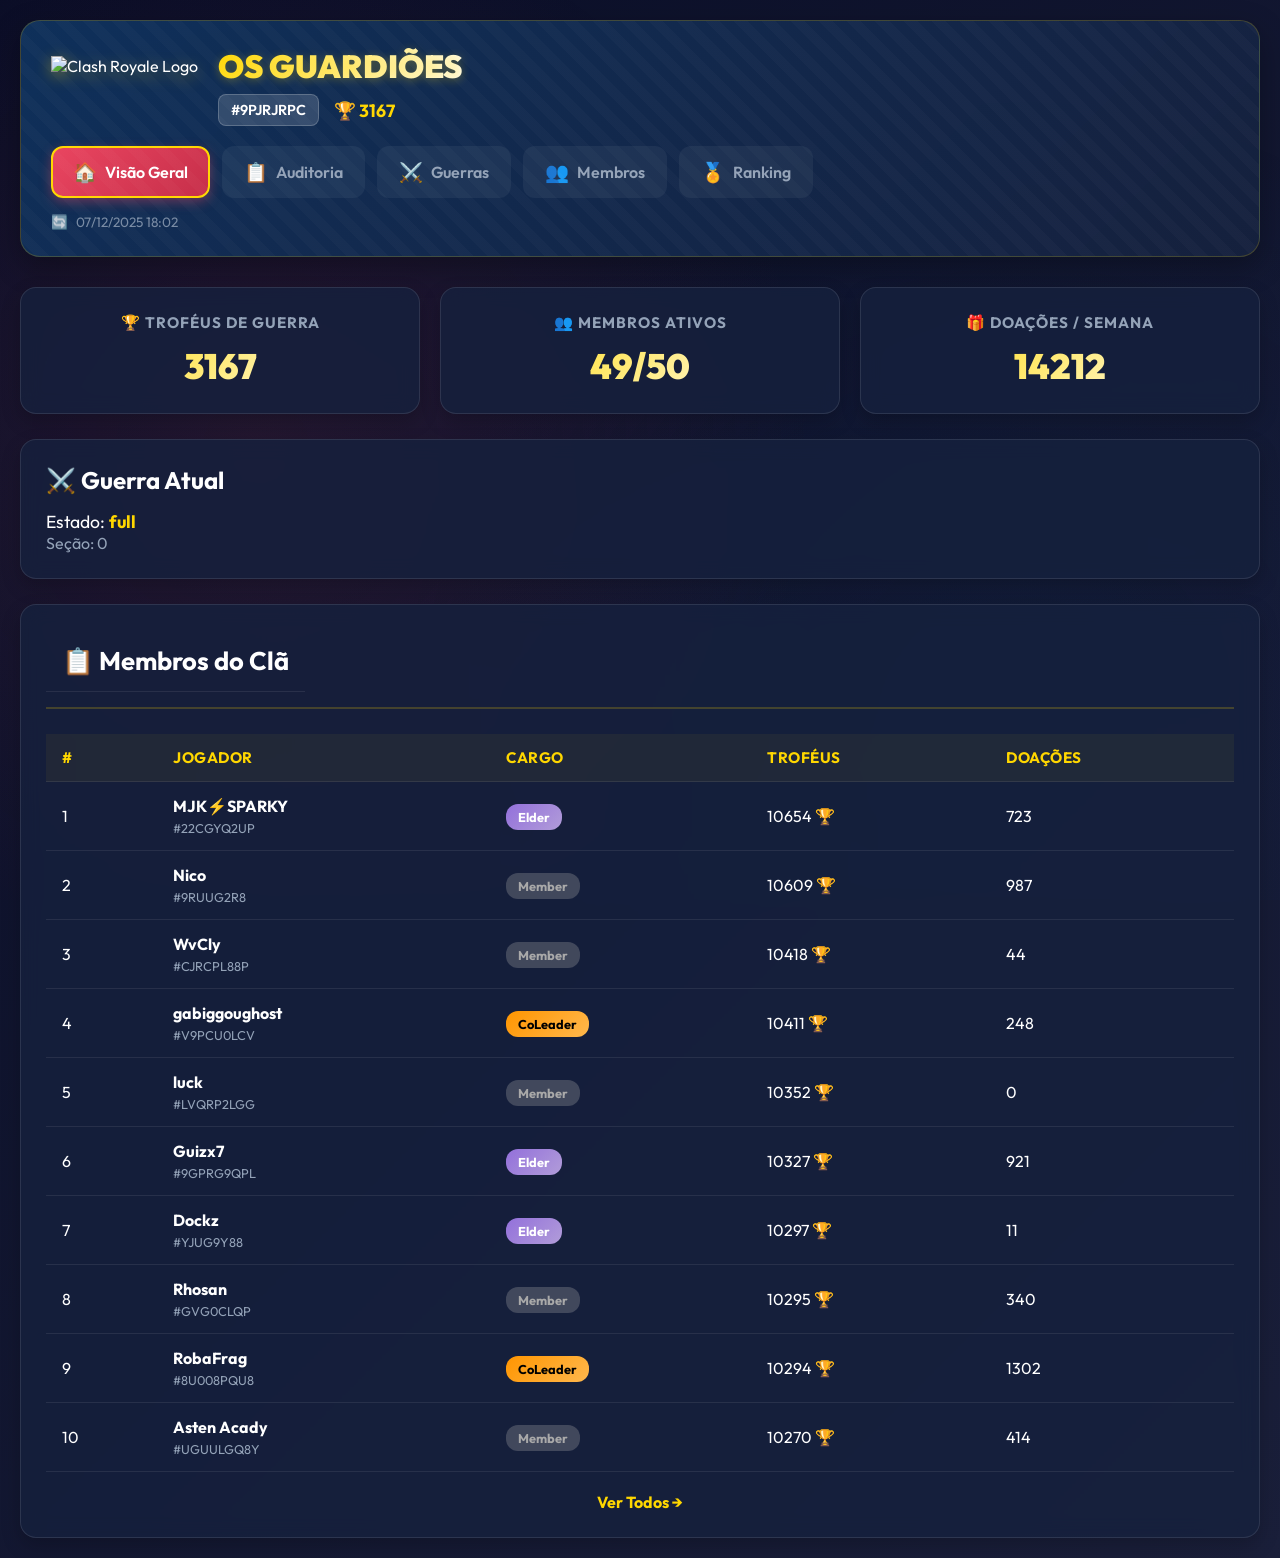
==== index.html @ b5d54148 "Correcao final key e tag" ====
<!DOCTYPE html>
<html lang="pt-BR">

<head>
    <meta charset="UTF-8">
    <meta name="viewport" content="width=device-width, initial-scale=1.0">
    <title>Dashboard - OS GUARDIÕES</title>
    <link rel="preconnect" href="https://fonts.googleapis.com">
    <link rel="preconnect" href="https://fonts.gstatic.com" crossorigin>
    <link href="https://fonts.googleapis.com/css2?family=Outfit:wght@300;400;600;700;900&display=swap" rel="stylesheet">
    <link rel="stylesheet" href="./static/style.css">
</head>

<body>
    <div class="app-container">
        
        <!-- Header Unificado - Inclua em todos os templates -->
<header class="main-header">
    <div class="header-bg-pattern"></div>
    <div class="logo-area">
        <img src="https://cdn-icons-png.flaticon.com/512/1165/1165305.png" alt="Clash Royale Logo"
            class="cr-logo pulse">
        <div class="clan-info">
            <h1 class="clan-name">OS GUARDIÕES</h1>
            <div class="clan-meta">
                <span class="clan-tag">#9PJRJRPC</span>
                <span class="clan-trophies">🏆 3167</span>
            </div>
        </div>
    </div>
    <nav class="main-nav">
        <a href="./index.html" class="nav-link active">
            <span class="nav-icon">🏠</span>
            <span class="nav-text">Visão Geral</span>
        </a>
        <a href="./audit.html" class="nav-link ">
            <span class="nav-icon">📋</span>
            <span class="nav-text">Auditoria</span>
        </a>
        <a href="./war_history.html" class="nav-link ">
            <span class="nav-icon">⚔️</span>
            <span class="nav-text">Guerras</span>
        </a>
        <a href="./members_stats.html" class="nav-link ">
            <span class="nav-icon">👥</span>
            <span class="nav-text">Membros</span>
        </a>
        <a href="./ranking.html" class="nav-link ">
            <span class="nav-icon">🏅</span>
            <span class="nav-text">Ranking</span>
        </a>
    </nav>
    <div class="update-info">
        <span class="update-icon">🔄</span>
        <span class="update-text">07/12/2025 18:02</span>
    </div>
</header>

        <main class="dashboard-grid">
            <section class="stats-cards">
                <div class="card">
                    <h3>🏆 Troféus de Guerra</h3>
                    <div class="value">3167</div>
                </div>
                <div class="card">
                    <h3>👥 Membros Ativos</h3>
                    <div class="value">49/50</div>
                </div>
                <div class="card">
                    <h3>🎁 Doações / Semana</h3>
                    <div class="value">14212</div>
                </div>
            </section>

            
            <section class="card">
                <h2>⚔️ Guerra Atual</h2>
                <div class="war-details" style="margin-top: 15px;">
                    <p style="font-size: 1.1rem;">Estado: <strong style="color: var(--gold);">full</strong>
                    </p>
                    <p style="color: var(--text-muted);">Seção: 0</p>
                </div>
            </section>
            

            <section class="card">
                <div class="card-header">
                    <h2>📋 Membros do Clã</h2>
                </div>
                <div class="table-responsive">
                    <table>
                        <thead>
                            <tr>
                                <th>#</th>
                                <th>Jogador</th>
                                <th>Cargo</th>
                                <th>Troféus</th>
                                <th>Doações</th>
                            </tr>
                        </thead>
                        <tbody>
                            
                            
                            <tr>
                                <td>1</td>
                                <td>
                                    <div class="member-name">
                                        <strong>MJK⚡️SPARKY</strong>
                                        <span class="member-tag">#22CGYQ2UP</span>
                                    </div>
                                </td>
                                <td><span class="role-badge elder">elder</span></td>
                                <td>10654 🏆</td>
                                <td>723</td>
                            </tr>
                            
                            <tr>
                                <td>2</td>
                                <td>
                                    <div class="member-name">
                                        <strong>Nico</strong>
                                        <span class="member-tag">#9RUUG2R8</span>
                                    </div>
                                </td>
                                <td><span class="role-badge member">member</span></td>
                                <td>10609 🏆</td>
                                <td>987</td>
                            </tr>
                            
                            <tr>
                                <td>3</td>
                                <td>
                                    <div class="member-name">
                                        <strong>WvCly</strong>
                                        <span class="member-tag">#CJRCPL88P</span>
                                    </div>
                                </td>
                                <td><span class="role-badge member">member</span></td>
                                <td>10418 🏆</td>
                                <td>44</td>
                            </tr>
                            
                            <tr>
                                <td>4</td>
                                <td>
                                    <div class="member-name">
                                        <strong>gabiggoughost</strong>
                                        <span class="member-tag">#V9PCU0LCV</span>
                                    </div>
                                </td>
                                <td><span class="role-badge coLeader">coLeader</span></td>
                                <td>10411 🏆</td>
                                <td>248</td>
                            </tr>
                            
                            <tr>
                                <td>5</td>
                                <td>
                                    <div class="member-name">
                                        <strong>luck</strong>
                                        <span class="member-tag">#LVQRP2LGG</span>
                                    </div>
                                </td>
                                <td><span class="role-badge member">member</span></td>
                                <td>10352 🏆</td>
                                <td>0</td>
                            </tr>
                            
                            <tr>
                                <td>6</td>
                                <td>
                                    <div class="member-name">
                                        <strong>Guizx7</strong>
                                        <span class="member-tag">#9GPRG9QPL</span>
                                    </div>
                                </td>
                                <td><span class="role-badge elder">elder</span></td>
                                <td>10327 🏆</td>
                                <td>921</td>
                            </tr>
                            
                            <tr>
                                <td>7</td>
                                <td>
                                    <div class="member-name">
                                        <strong>Dockz</strong>
                                        <span class="member-tag">#YJUG9Y88</span>
                                    </div>
                                </td>
                                <td><span class="role-badge elder">elder</span></td>
                                <td>10297 🏆</td>
                                <td>11</td>
                            </tr>
                            
                            <tr>
                                <td>8</td>
                                <td>
                                    <div class="member-name">
                                        <strong>Rhosan</strong>
                                        <span class="member-tag">#GVG0CLQP</span>
                                    </div>
                                </td>
                                <td><span class="role-badge member">member</span></td>
                                <td>10295 🏆</td>
                                <td>340</td>
                            </tr>
                            
                            <tr>
                                <td>9</td>
                                <td>
                                    <div class="member-name">
                                        <strong>RobaFrag</strong>
                                        <span class="member-tag">#8U008PQU8</span>
                                    </div>
                                </td>
                                <td><span class="role-badge coLeader">coLeader</span></td>
                                <td>10294 🏆</td>
                                <td>1302</td>
                            </tr>
                            
                            <tr>
                                <td>10</td>
                                <td>
                                    <div class="member-name">
                                        <strong>Asten Acady</strong>
                                        <span class="member-tag">#UGUULGQ8Y</span>
                                    </div>
                                </td>
                                <td><span class="role-badge member">member</span></td>
                                <td>10270 🏆</td>
                                <td>414</td>
                            </tr>
                            
                            
                        </tbody>
                    </table>
                </div>
                <div style="text-align: center; margin-top: 20px;">
                    <a href="members_stats.html"
                        style="color: var(--gold); text-decoration: none; font-weight: 700;">Ver Todos →</a>
                </div>
            </section>
        </main>
    </div>
</body>

</html>
---- static/style.css ----
:root {
    --primary: #0f3460;
    --secondary: #16213e;
    --accent: #e94560;
    --gold: #ffd700;
    --silver: #c0c0c0;
    --bronze: #cd7f32;
    --bg-main: #0a0e27;
    --bg-card: rgba(22, 33, 62, 0.8);
    --text-main: #ffffff;
    --text-muted: #94a3b8;
    --success: #2ecc71;
    --warning: #f1c40f;
    --danger: #e74c3c;
}

* {
    margin: 0;
    padding: 0;
    box-sizing: border-box;
}

body {
    font-family: 'Outfit', sans-serif;
    background: linear-gradient(135deg, var(--bg-main) 0%, #1a1f3a 100%);
    color: var(--text-main);
    min-height: 100vh;
    position: relative;
    overflow-x: hidden;
}

body::before {
    content: '';
    position: fixed;
    top: 0;
    left: 0;
    right: 0;
    bottom: 0;
    background:
        radial-gradient(circle at 20% 50%, rgba(233, 69, 96, 0.1) 0%, transparent 50%),
        radial-gradient(circle at 80% 80%, rgba(15, 52, 96, 0.15) 0%, transparent 50%);
    pointer-events: none;
    z-index: 0;
}

.app-container {
    max-width: 1400px;
    margin: 0 auto;
    padding: 20px;
    position: relative;
    z-index: 1;
}

/* ===== HEADER UNIFICADO ===== */
.main-header {
    position: relative;
    background: linear-gradient(135deg, rgba(15, 52, 96, 0.9), rgba(22, 33, 62, 0.95));
    border-radius: 20px;
    padding: 25px 30px;
    margin-bottom: 30px;
    box-shadow: 0 10px 30px rgba(0, 0, 0, 0.3);
    border: 1px solid rgba(255, 215, 0, 0.2);
    overflow: hidden;
}

.header-bg-pattern {
    position: absolute;
    top: 0;
    left: 0;
    right: 0;
    bottom: 0;
    background: repeating-linear-gradient(45deg,
            transparent,
            transparent 10px,
            rgba(255, 255, 255, 0.02) 10px,
            rgba(255, 255, 255, 0.02) 20px);
    pointer-events: none;
}

.logo-area {
    display: flex;
    align-items: center;
    gap: 20px;
    margin-bottom: 20px;
}

.cr-logo {
    height: 60px;
    width: auto;
    filter: drop-shadow(0 4px 8px rgba(255, 215, 0, 0.4));
}

.cr-logo.pulse {
    animation: pulse 2s ease-in-out infinite;
}

@keyframes pulse {

    0%,
    100% {
        transform: scale(1);
    }

    50% {
        transform: scale(1.05);
    }
}

.clan-info {}

.clan-name {
    font-size: 2rem;
    font-weight: 900;
    background: linear-gradient(135deg, var(--gold), #fff);
    -webkit-background-clip: text;
    -webkit-text-fill-color: transparent;
    background-clip: text;
    text-shadow: 0 2px 10px rgba(255, 215, 0, 0.3);
    margin: 0;
}

.clan-meta {
    display: flex;
    gap: 15px;
    align-items: center;
    margin-top: 8px;
}

.clan-tag {
    background: rgba(255, 255, 255, 0.15);
    padding: 6px 12px;
    border-radius: 8px;
    font-size: 0.9rem;
    font-weight: 600;
    border: 1px solid rgba(255, 255, 255, 0.2);
}

.clan-trophies {
    font-size: 1.1rem;
    font-weight: 700;
    color: var(--gold);
}

.main-nav {
    display: flex;
    gap: 12px;
    flex-wrap: wrap;
    margin-bottom: 15px;
}

.nav-link {
    display: flex;
    align-items: center;
    gap: 8px;
    padding: 12px 20px;
    border-radius: 12px;
    background: rgba(255, 255, 255, 0.05);
    color: var(--text-muted);
    text-decoration: none;
    font-weight: 600;
    transition: all 0.3s ease;
    border: 2px solid transparent;
}

.nav-link:hover {
    background: rgba(255, 255, 255, 0.1);
    color: var(--text-main);
    transform: translateY(-2px);
}

.nav-link.active {
    background: linear-gradient(135deg, var(--accent), #c72f4a);
    color: var(--text-main);
    border-color: var(--gold);
    box-shadow: 0 4px 12px rgba(233, 69, 96, 0.4);
}

.nav-icon {
    font-size: 1.2rem;
}

.update-info {
    display: flex;
    align-items: center;
    gap: 8px;
    font-size: 0.85rem;
    color: var(--text-muted);
    opacity: 0.8;
}

.update-icon {
    animation: rotate 2s linear infinite;
}

@keyframes rotate {
    from {
        transform: rotate(0deg);
    }

    to {
        transform: rotate(360deg);
    }
}

/* ===== DASHBOARD GRID ===== */
.dashboard-grid {
    display: grid;
    grid-template-columns: 1fr;
    gap: 25px;
}

/* ===== CARDS ===== */
.card {
    background: var(--bg-card);
    border-radius: 16px;
    padding: 25px;
    box-shadow: 0 8px 20px rgba(0, 0, 0, 0.2);
    border: 1px solid rgba(255, 255, 255, 0.1);
    backdrop-filter: blur(10px);
    transition: transform 0.2s, box-shadow 0.2s;
}

.card:hover {
    transform: translateY(-4px);
    box-shadow: 0 12px 28px rgba(233, 69, 96, 0.2);
}

.stats-cards {
    display: grid;
    grid-template-columns: repeat(auto-fit, minmax(220px, 1fr));
    gap: 20px;
}

.stats-cards .card {
    text-align: center;
    position: relative;
    overflow: hidden;
}

.stats-cards .card::before {
    content: '';
    position: absolute;
    top: 0;
    left: -100%;
    width: 100%;
    height: 3px;
    background: linear-gradient(90deg, transparent, var(--gold), transparent);
    animation: shimmer 3s infinite;
}

@keyframes shimmer {
    0% {
        left: -100%;
    }

    100% {
        left: 100%;
    }
}

.stats-cards .card h3 {
    font-size: 0.95rem;
    color: var(--text-muted);
    margin-bottom: 12px;
    text-transform: uppercase;
    letter-spacing: 1px;
}

.stats-cards .card .value {
    font-size: 2.2rem;
    font-weight: 900;
    background: linear-gradient(135deg, var(--gold), #fff);
    -webkit-background-clip: text;
    -webkit-text-fill-color: transparent;
    background-clip: text;
}

/* ===== SECTION TITLES ===== */
.section-title {
    font-size: 1.8rem;
    font-weight: 700;
    text-align: center;
    margin-bottom: 30px;
    background: linear-gradient(135deg, var(--gold), #fff);
    -webkit-background-clip: text;
    -webkit-text-fill-color: transparent;
    background-clip: text;
}

/* ===== PODIUM ===== */
.podium-section {
    margin-bottom: 30px;
}

.podium {
    display: flex;
    justify-content: center;
    align-items: flex-end;
    gap: 20px;
    margin-top: 40px;
}

.podium-place {
    flex: 1;
    max-width: 250px;
    display: flex;
    flex-direction: column;
    align-items: center;
    position: relative;
}

.podium-place.first {
    order: 2;
}

.podium-place.second {
    order: 1;
}

.podium-place.third {
    order: 3;
}

.crown-icon {
    font-size: 3rem;
    position: absolute;
    top: -50px;
    animation: float 3s ease-in-out infinite;
}

@keyframes float {

    0%,
    100% {
        transform: translateY(0);
    }

    50% {
        transform: translateY(-10px);
    }
}

.podium-avatar {
    position: relative;
    margin-bottom: 15px;
}

.rank-badge {
    position: absolute;
    top: -10px;
    right: -10px;
    width: 35px;
    height: 35px;
    border-radius: 50%;
    display: flex;
    align-items: center;
    justify-content: center;
    font-weight: 900;
    font-size: 1.1rem;
    border: 3px solid var(--bg-main);
    z-index: 2;
}

.rank-badge.gold {
    background: linear-gradient(135deg, #ffd700, #ffed4e);
    color: #000;
}

.rank-badge.silver {
    background: linear-gradient(135deg, #c0c0c0, #e8e8e8);
    color: #000;
}

.rank-badge.bronze {
    background: linear-gradient(135deg, #cd7f32, #ff9966);
    color: #fff;
}

.avatar-circle {
    width: 100px;
    height: 100px;
    border-radius: 50%;
    background: linear-gradient(135deg, var(--primary), var(--secondary));
    display: flex;
    align-items: center;
    justify-content: center;
    font-size: 2.5rem;
    font-weight: 900;
    color: var(--gold);
    border: 4px solid rgba(255, 255, 255, 0.2);
}

.first .avatar-circle {
    width: 120px;
    height: 120px;
    font-size: 3rem;
}

.avatar-circle.gold-glow {
    box-shadow: 0 0 30px rgba(255, 215, 0, 0.6);
    border-color: var(--gold);
}

.podium-stats {
    text-align: center;
    margin-bottom: 15px;
}

.podium-stats h3 {
    font-size: 1.2rem;
    margin-bottom: 8px;
}

.first .podium-stats h3 {
    font-size: 1.4rem;
}

.podium-stats .trophy-count {
    font-size: 1.1rem;
    font-weight: 700;
    color: var(--gold);
    margin: 5px 0;
}

.podium-stats .donations {
    font-size: 0.9rem;
    color: var(--text-muted);
}

.podium-base {
    width: 100%;
    padding: 30px 20px;
    border-radius: 8px 8px 0 0;
    text-align: center;
    font-size: 2rem;
    font-weight: 900;
    position: relative;
}

.first .podium-base {
    padding: 50px 20px;
}

.second .podium-base {
    padding: 35px 20px;
}

.gold-base {
    background: linear-gradient(135deg, #ffd700, #ffed4e);
    color: #000;
}

.silver-base {
    background: linear-gradient(135deg, #c0c0c0, #e8e8e8);
    color: #000;
}

.bronze-base {
    background: linear-gradient(135deg, #cd7f32, #ff9966);
    color: #fff;
}

.podium-number {
    font-size: 3rem;
}

/* ===== LEADERBOARD ===== */
.leaderboard-card {}

.filter-buttons {
    display: flex;
    gap: 10px;
}

.filter-btn {
    padding: 8px 16px;
    border-radius: 8px;
    border: 2px solid rgba(255, 255, 255, 0.2);
    background: transparent;
    color: var(--text-muted);
    font-weight: 600;
    cursor: pointer;
    transition: all 0.3s;
}

.filter-btn.active,
.filter-btn:hover {
    background: var(--accent);
    border-color: var(--accent);
    color: var(--text-main);
}

.leaderboard {
    display: flex;
    flex-direction: column;
    gap: 12px;
    margin-top: 20px;
}

.leaderboard-item {
    display: flex;
    align-items: center;
    gap: 15px;
    padding: 15px;
    background: rgba(255, 255, 255, 0.05);
    border-radius: 12px;
    border-left: 4px solid transparent;
    transition: all 0.3s;
}

.leaderboard-item:hover {
    background: rgba(255, 255, 255, 0.1);
    transform: translateX(5px);
}

.leaderboard-item.top-1 {
    border-left-color: var(--gold);
    background: rgba(255, 215, 0, 0.1);
}

.leaderboard-item.top-2 {
    border-left-color: var(--silver);
    background: rgba(192, 192, 192, 0.1);
}

.leaderboard-item.top-3 {
    border-left-color: var(--bronze);
    background: rgba(205, 127, 50, 0.1);
}

.rank-display {
    min-width: 50px;
    text-align: center;
}

.rank-icon {
    font-size: 2rem;
}

.rank-number {
    font-size: 1.5rem;
    font-weight: 700;
    color: var(--text-muted);
}

.player-details {
    flex: 1;
    display: flex;
    align-items: center;
    gap: 15px;
}

.player-name {
    flex: 1;
}

.player-name strong {
    display: block;
    font-size: 1.1rem;
    margin-bottom: 4px;
}

.player-tag {
    font-size: 0.85rem;
    color: var(--text-muted);
}

.player-stats {
    display: flex;
    gap: 20px;
}

.stat-item {
    display: flex;
    align-items: center;
    gap: 6px;
}

.stat-label {
    font-size: 1.2rem;
}

.stat-value {
    font-weight: 700;
    min-width: 60px;
    text-align: right;
}

/* ===== TABLE ===== */
.table-responsive {
    overflow-x: auto;
    margin-top: 20px;
}

table {
    width: 100%;
    border-collapse: collapse;
}

th,
td {
    padding: 14px 16px;
    text-align: left;
    border-bottom: 1px solid rgba(255, 255, 255, 0.08);
}

th {
    color: var(--gold);
    font-weight: 700;
    font-size: 0.95rem;
    text-transform: uppercase;
    letter-spacing: 0.5px;
    background: rgba(255, 215, 0, 0.05);
}

th.sortable {
    cursor: pointer;
    user-select: none;
    transition: all 0.2s;
}

th.sortable:hover {
    color: var(--text-main);
    background: rgba(255, 215, 0, 0.15);
}

tr:hover {
    background: rgba(255, 255, 255, 0.05);
}

.member-name {
    display: flex;
    flex-direction: column;
    gap: 4px;
}

.member-tag {
    font-size: 0.8rem;
    color: var(--text-muted);
}

/* ===== ROLE BADGES ===== */
.role-badge {
    padding: 5px 12px;
    border-radius: 12px;
    font-size: 0.8rem;
    font-weight: 700;
    text-transform: capitalize;
}

.role-badge.leader {
    background: linear-gradient(135deg, #ffd700, #ffed4e);
    color: #000;
}

.role-badge.coLeader {
    background: linear-gradient(135deg, #ff9500, #ffb84d);
    color: #000;
}

.role-badge.elder {
    background: linear-gradient(135deg, #9370db, #b19cd9);
    color: #fff;
}

.role-badge.member {
    background: rgba(169, 169, 169, 0.3);
    color: #a9a9a9;
}

/* ===== STATUS BADGES ===== */
.badge {
    padding: 5px 10px;
    border-radius: 8px;
    font-size: 0.85rem;
    font-weight: 700;
    text-transform: uppercase;
}

.badge.champion {
    background: rgba(46, 204, 113, 0.25);
    color: var(--success);
    border: 2px solid var(--success);
}

.badge.warning {
    background: rgba(241, 196, 15, 0.25);
    color: var(--warning);
    border: 2px solid var(--warning);
}

.badge.danger {
    background: rgba(231, 76, 60, 0.25);
    color: var(--danger);
    border: 2px solid var(--danger);
}

/* ===== PROGRESS BAR ===== */
.decks-progress {
    display: flex;
    align-items: center;
    gap: 10px;
}

.progress-bar {
    flex-grow: 1;
    height: 8px;
    background: rgba(255, 255, 255, 0.1);
    border-radius: 4px;
    overflow: hidden;
    width: 120px;
}

.fill {
    height: 100%;
    border-radius: 4px;
    transition: width 0.3s ease;
}

.fill.champion {
    background: linear-gradient(90deg, var(--success), #27ae60);
}

.fill.warning {
    background: linear-gradient(90deg, var(--warning), #f39c12);
}

.fill.danger {
    background: linear-gradient(90deg, var(--danger), #c0392b);
}

/* ===== DAYS OFFLINE ===== */
.days-offline {
    padding: 5px 10px;
    border-radius: 8px;
    font-weight: 700;
    font-size: 0.9rem;
}

.days-offline.success {
    background: rgba(46, 204, 113, 0.2);
    color: var(--success);
}

.days-offline.warning {
    background: rgba(241, 196, 15, 0.2);
    color: var(--warning);
}

.days-offline.danger {
    background: rgba(231, 76, 60, 0.2);
    color: var(--danger);
}

/* ===== EXPORT BUTTON ===== */
.export-section {
    display: flex;
    justify-content: center;
    padding: 30px 0;
}

.btn-export {
    background: linear-gradient(135deg, var(--accent), #c72f4a);
    color: var(--text-main);
    border: 3px solid var(--gold);
    padding: 15px 40px;
    border-radius: 30px;
    font-size: 1.1rem;
    font-weight: 900;
    cursor: pointer;
    transition: all 0.3s ease;
    box-shadow: 0 8px 20px rgba(233, 69, 96, 0.4);
    text-transform: uppercase;
    letter-spacing: 1px;
}

.btn-export:hover {
    transform: translateY(-4px) scale(1.05);
    box-shadow: 0 12px 30px rgba(233, 69, 96, 0.6);
}

.btn-export:active {
    transform: translateY(-2px) scale(1.02);
}

/* ===== CARD HEADER ===== */
.card-header {
    display: flex;
    justify-content: space-between;
    align-items: center;
    margin-bottom: 25px;
    padding-bottom: 15px;
    border-bottom: 2px solid rgba(255, 215, 0, 0.2);
}

.card-header h2 {
    padding: 14px 16px;
    text-align: left;
    border-bottom: 1px solid rgba(255, 255, 255, 0.08);
}

th {
    color: var(--gold);
    font-weight: 700;
    font-size: 0.95rem;
    text-transform: uppercase;
    letter-spacing: 0.5px;
    background: rgba(255, 215, 0, 0.05);
}

th.sortable {
    cursor: pointer;
    user-select: none;
    transition: all 0.2s;
}

th.sortable:hover {
    color: var(--text-main);
    background: rgba(255, 215, 0, 0.15);
}

tr:hover {
    background: rgba(255, 255, 255, 0.05);
}

.member-name {
    display: flex;
    flex-direction: column;
    gap: 4px;
}

.member-tag {
    font-size: 0.8rem;
    color: var(--text-muted);
}

/* ===== ROLE BADGES ===== */
.role-badge {
    padding: 5px 12px;
    border-radius: 12px;
    font-size: 0.8rem;
    font-weight: 700;
    text-transform: capitalize;
}

.role-badge.leader {
    background: linear-gradient(135deg, #ffd700, #ffed4e);
    color: #000;
}

.role-badge.coLeader {
    background: linear-gradient(135deg, #ff9500, #ffb84d);
    color: #000;
}

.role-badge.elder {
    background: linear-gradient(135deg, #9370db, #b19cd9);
    color: #fff;
}

.role-badge.member {
    background: rgba(169, 169, 169, 0.3);
    color: #a9a9a9;
}

/* ===== STATUS BADGES ===== */
.badge {
    padding: 5px 10px;
    border-radius: 8px;
    font-size: 0.85rem;
    font-weight: 700;
    text-transform: uppercase;
}

.badge.champion {
    background: rgba(46, 204, 113, 0.25);
    color: var(--success);
    border: 2px solid var(--success);
}

.badge.warning {
    background: rgba(241, 196, 15, 0.25);
    color: var(--warning);
    border: 2px solid var(--warning);
}

.badge.danger {
    background: rgba(231, 76, 60, 0.25);
    color: var(--danger);
    border: 2px solid var(--danger);
}

/* ===== PROGRESS BAR ===== */
.decks-progress {
    display: flex;
    align-items: center;
    gap: 10px;
}

.progress-bar {
    flex-grow: 1;
    height: 8px;
    background: rgba(255, 255, 255, 0.1);
    border-radius: 4px;
    overflow: hidden;
    width: 120px;
}

.fill {
    height: 100%;
    border-radius: 4px;
    transition: width 0.3s ease;
}

.fill.champion {
    background: linear-gradient(90deg, var(--success), #27ae60);
}

.fill.warning {
    background: linear-gradient(90deg, var(--warning), #f39c12);
}

.fill.danger {
    background: linear-gradient(90deg, var(--danger), #c0392b);
}

/* ===== DAYS OFFLINE ===== */
.days-offline {
    padding: 5px 10px;
    border-radius: 8px;
    font-weight: 700;
    font-size: 0.9rem;
}

.days-offline.success {
    background: rgba(46, 204, 113, 0.2);
    color: var(--success);
}

.days-offline.warning {
    background: rgba(241, 196, 15, 0.2);
    color: var(--warning);
}

.days-offline.danger {
    background: rgba(231, 76, 60, 0.2);
    color: var(--danger);
}

/* ===== EXPORT BUTTON ===== */
.export-section {
    display: flex;
    justify-content: center;
    padding: 30px 0;
}

.btn-export {
    background: linear-gradient(135deg, var(--accent), #c72f4a);
    color: var(--text-main);
    border: 3px solid var(--gold);
    padding: 15px 40px;
    border-radius: 30px;
    font-size: 1.1rem;
    font-weight: 900;
    cursor: pointer;
    transition: all 0.3s ease;
    box-shadow: 0 8px 20px rgba(233, 69, 96, 0.4);
    text-transform: uppercase;
    letter-spacing: 1px;
}

.btn-export:hover {
    transform: translateY(-4px) scale(1.05);
    box-shadow: 0 12px 30px rgba(233, 69, 96, 0.6);
}

.btn-export:active {
    transform: translateY(-2px) scale(1.02);
}

/* ===== CARD HEADER ===== */
.card-header {
    display: flex;
    justify-content: space-between;
    align-items: center;
    margin-bottom: 25px;
    padding-bottom: 15px;
    border-bottom: 2px solid rgba(255, 215, 0, 0.2);
}

.card-header h2 {
    font-size: 1.6rem;
    font-weight: 700;
}

.subtitle,
.war-date {
    color: var(--text-muted);
    font-size: 0.85rem;
    font-weight: 400;
}

/* ===== LEAGUE SECTION ===== */
.league-section {
    margin-bottom: 25px;
}

.league-card {
    display: flex;
    align-items: center;
    gap: 25px;
    padding: 30px;
}

.league-icon {
    font-size: 4rem;
    animation: pulse 2s ease-in-out infinite;
}

.league-info h3 {
    font-size: 2rem;
    font-weight: 900;
    background: linear-gradient(135deg, var(--gold), #fff);
    -webkit-background-clip: text;
    -webkit-text-fill-color: transparent;
    background-clip: text;
    margin: 0;
}

.league-subtitle {
    color: var(--text-muted);
    font-size: 0.9rem;
    margin-top: 5px;
}

.league-progress {
    flex: 1;
}

.progress-info {
    display: flex;
    justify-content: space-between;
    margin-bottom: 10px;
    font-size: 0.95rem;
}

.current-rank {
    font-weight: 700;
    color: var(--gold);
}

.next-rank {
    color: var(--text-muted);
}

.progress-bar-large {
    height: 20px;
    background: rgba(255, 255, 255, 0.1);
    border-radius: 10px;
    overflow: hidden;
    margin-bottom: 8px;
}

.fill-large {
    height: 100%;
    border-radius: 10px;
    transition: width 0.5s ease;
    background: linear-gradient(90deg, var(--success), #27ae60);
}

.progress-text {
    text-align: right;
    font-size: 0.85rem;
    color: var(--text-muted);
    margin: 0;
}

/* ===== CHART CARDS ===== */
.chart-card {
    min-height: 350px;
}

.chart-card canvas {
    margin-top: 20px;
}

/* ===== TOP 10 VISUAL PODIUM ===== */
.top10-podium-section {
    margin: 30px 0;
}

.top10-grid {
    display: grid;
    grid-template-columns: repeat(auto-fit, minmax(180px, 1fr));
    gap: 20px;
    margin-top: 25px;
}

.top10-card {
    background: linear-gradient(135deg, rgba(255, 255, 255, 0.05), rgba(255, 255, 255, 0.02));
    border: 2px solid rgba(255, 215, 0, 0.2);
    border-radius: 16px;
    padding: 20px;
    text-align: center;
    position: relative;
    transition: all 0.3s ease;
    animation: float 3s ease-in-out infinite;
}

.top10-card:hover {
    transform: translateY(-8px) scale(1.05);
    border-color: var(--gold);
    box-shadow: 0 12px 30px rgba(255, 215, 0, 0.3);
}

/* Cores especiais para top 3 */
.top10-card.rank-1 {
    border-color: #ffd700;
    background: linear-gradient(135deg, rgba(255, 215, 0, 0.15), rgba(255, 215, 0, 0.05));
}

.top10-card.rank-2 {
    border-color: #c0c0c0;
    background: linear-gradient(135deg, rgba(192, 192, 192, 0.15), rgba(192, 192, 192, 0.05));
}

.top10-card.rank-3 {
    border-color: #cd7f32;
    background: linear-gradient(135deg, rgba(205, 127, 50, 0.15), rgba(205, 127, 50, 0.05));
}

.rank-badge-top10 {
    position: absolute;
    top: -12px;
    right: -12px;
    width: 36px;
    height: 36px;
    background: linear-gradient(135deg, var(--accent), #c72f4a);
    border: 3px solid var(--gold);
    border-radius: 50%;
    display: flex;
    align-items: center;
    justify-content: center;
    font-weight: 900;
    font-size: 1.1rem;
    color: var(--text-main);
    box-shadow: 0 4px 12px rgba(233, 69, 96, 0.5);
}

.rank-1 .rank-badge-top10 {
    background: linear-gradient(135deg, #ffd700, #ffed4e);
    color: #000;
}

.rank-2 .rank-badge-top10 {
    background: linear-gradient(135deg, #c0c0c0, #e0e0e0);
    color: #000;
}

.rank-3 .rank-badge-top10 {
    background: linear-gradient(135deg, #cd7f32, #e89a5a);
    color: #000;
}

.player-avatar-top10 {
    width: 70px;
    height: 70px;
    border-radius: 50%;
    background: linear-gradient(135deg, var(--primary), var(--secondary));
    border: 3px solid var(--gold);
    display: flex;
    align-items: center;
    justify-content: center;
    font-size: 2rem;
    font-weight: 900;
    margin: 0 auto 15px;
    color: var(--text-main);
}

.rank-1 .player-avatar-top10 {
    border-color: #ffd700;
    box-shadow: 0 0 20px rgba(255, 215, 0, 0.6);
    animation: pulse 2s ease-in-out infinite;
}

.rank-2 .player-avatar-top10 {
    border-color: #c0c0c0;
    box-shadow: 0 0 15px rgba(192, 192, 192, 0.5);
}

.rank-3 .player-avatar-top10 {
    border-color: #cd7f32;
    box-shadow: 0 0 15px rgba(205, 127, 50, 0.5);
}

.player-info-top10 h4 {
    font-size: 1rem;
    font-weight: 700;
    margin: 0 0 10px;
    color: var(--text-main);
}

.player-trophies-top10,
.player-donations-top10 {
    display: flex;
    align-items: center;
    justify-content: center;
    gap: 6px;
    margin: 5px 0;
    font-size: 0.9rem;
}

.trophy-value,
.donation-value {
    font-weight: 700;
    color: var(--gold);
}

/* ===== RESPONSIVE ===== */
@media (max-width: 768px) {
    .podium {
        flex-direction: column;
        align-items: center;
    }

    .podium-place {
        max-width: 100%;
        width: 100%;
    }

    .podium-place.first,
    .podium-place.second,
    .podium-place.third {
        order: initial;
    }

    .main-nav {
        flex-direction: column;
    }

    .nav-link {
        width: 100%;
        justify-content: center;
    }

    .league-card {
        flex-direction: column;
        text-align: center;
    }

    .league-progress {
        width: 100%;
    }

    .top10-grid {
        grid-template-columns: repeat(auto-fit, minmax(150px, 1fr));
    }
}
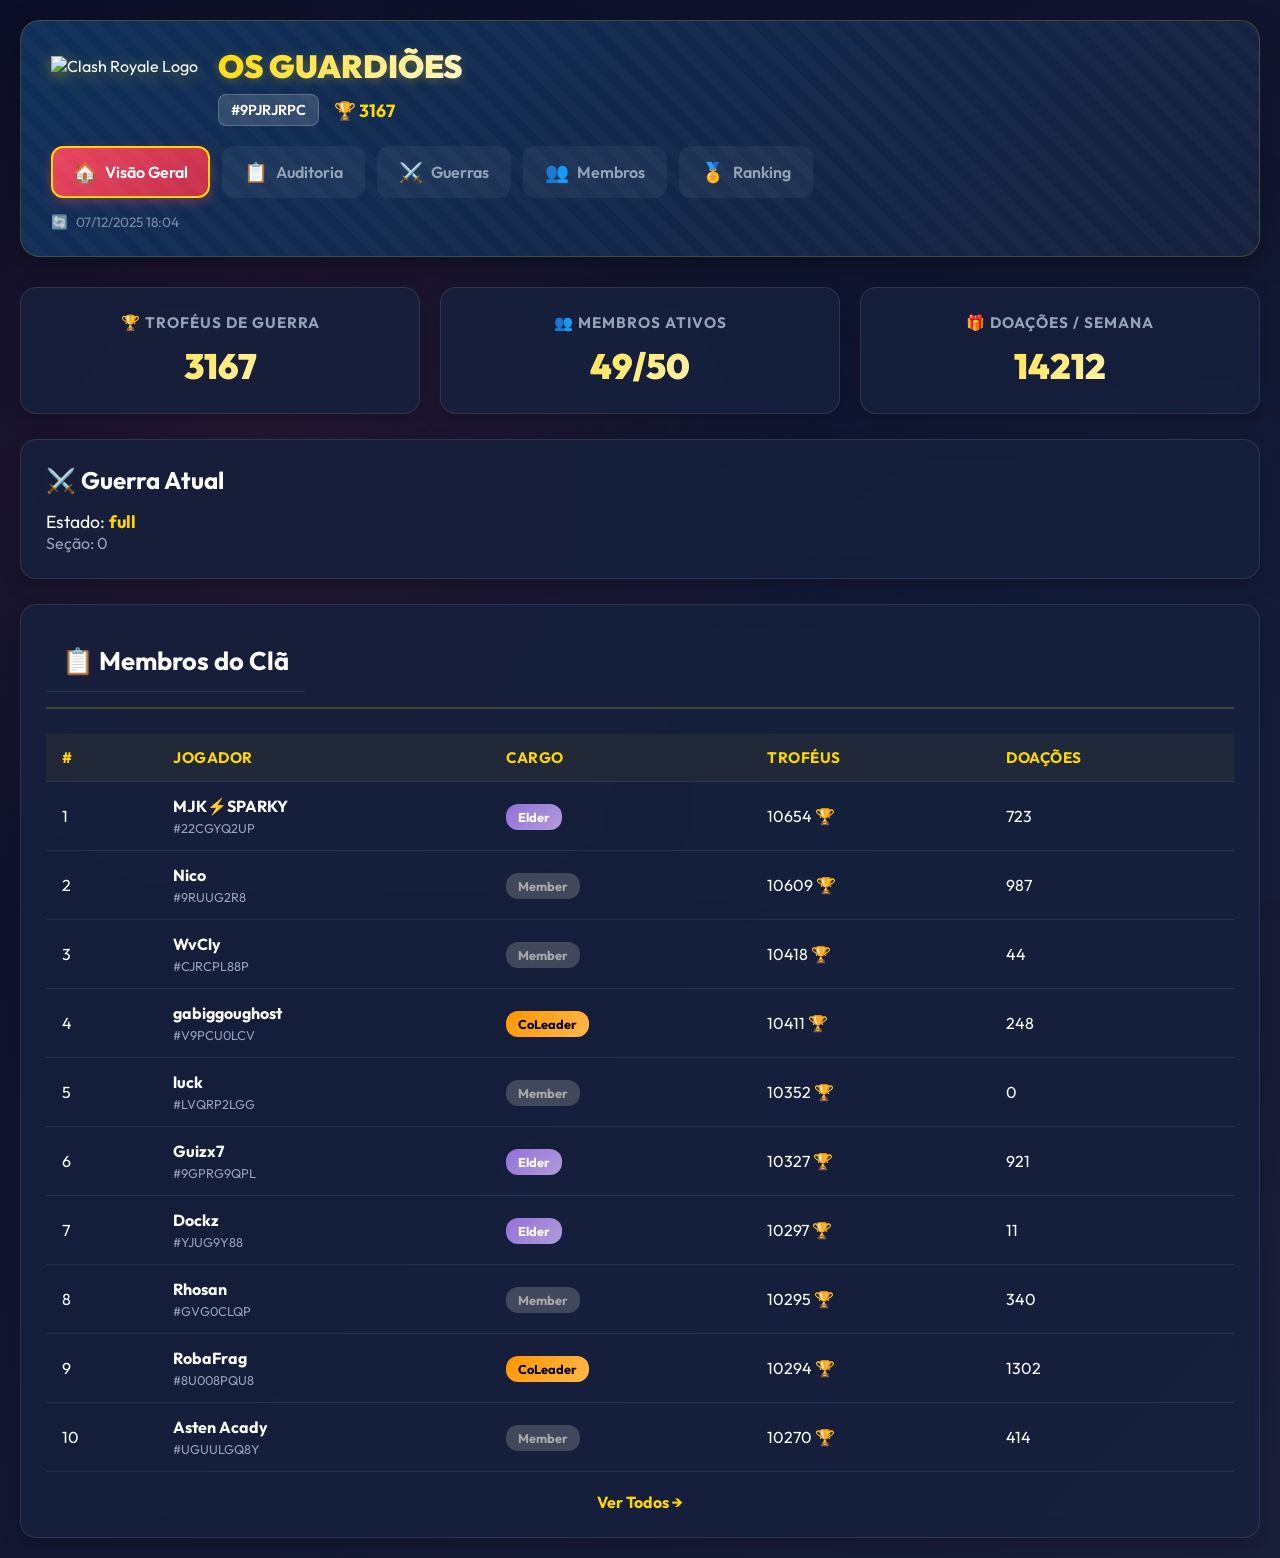
==== commit 88c4d0ea: "Update" ====
--- a/index.html
+++ b/index.html
@@ -52,7 +52,7 @@
     </nav>
     <div class="update-info">
         <span class="update-icon">🔄</span>
-        <span class="update-text">07/12/2025 18:02</span>
+        <span class="update-text">07/12/2025 18:04</span>
     </div>
 </header>
 
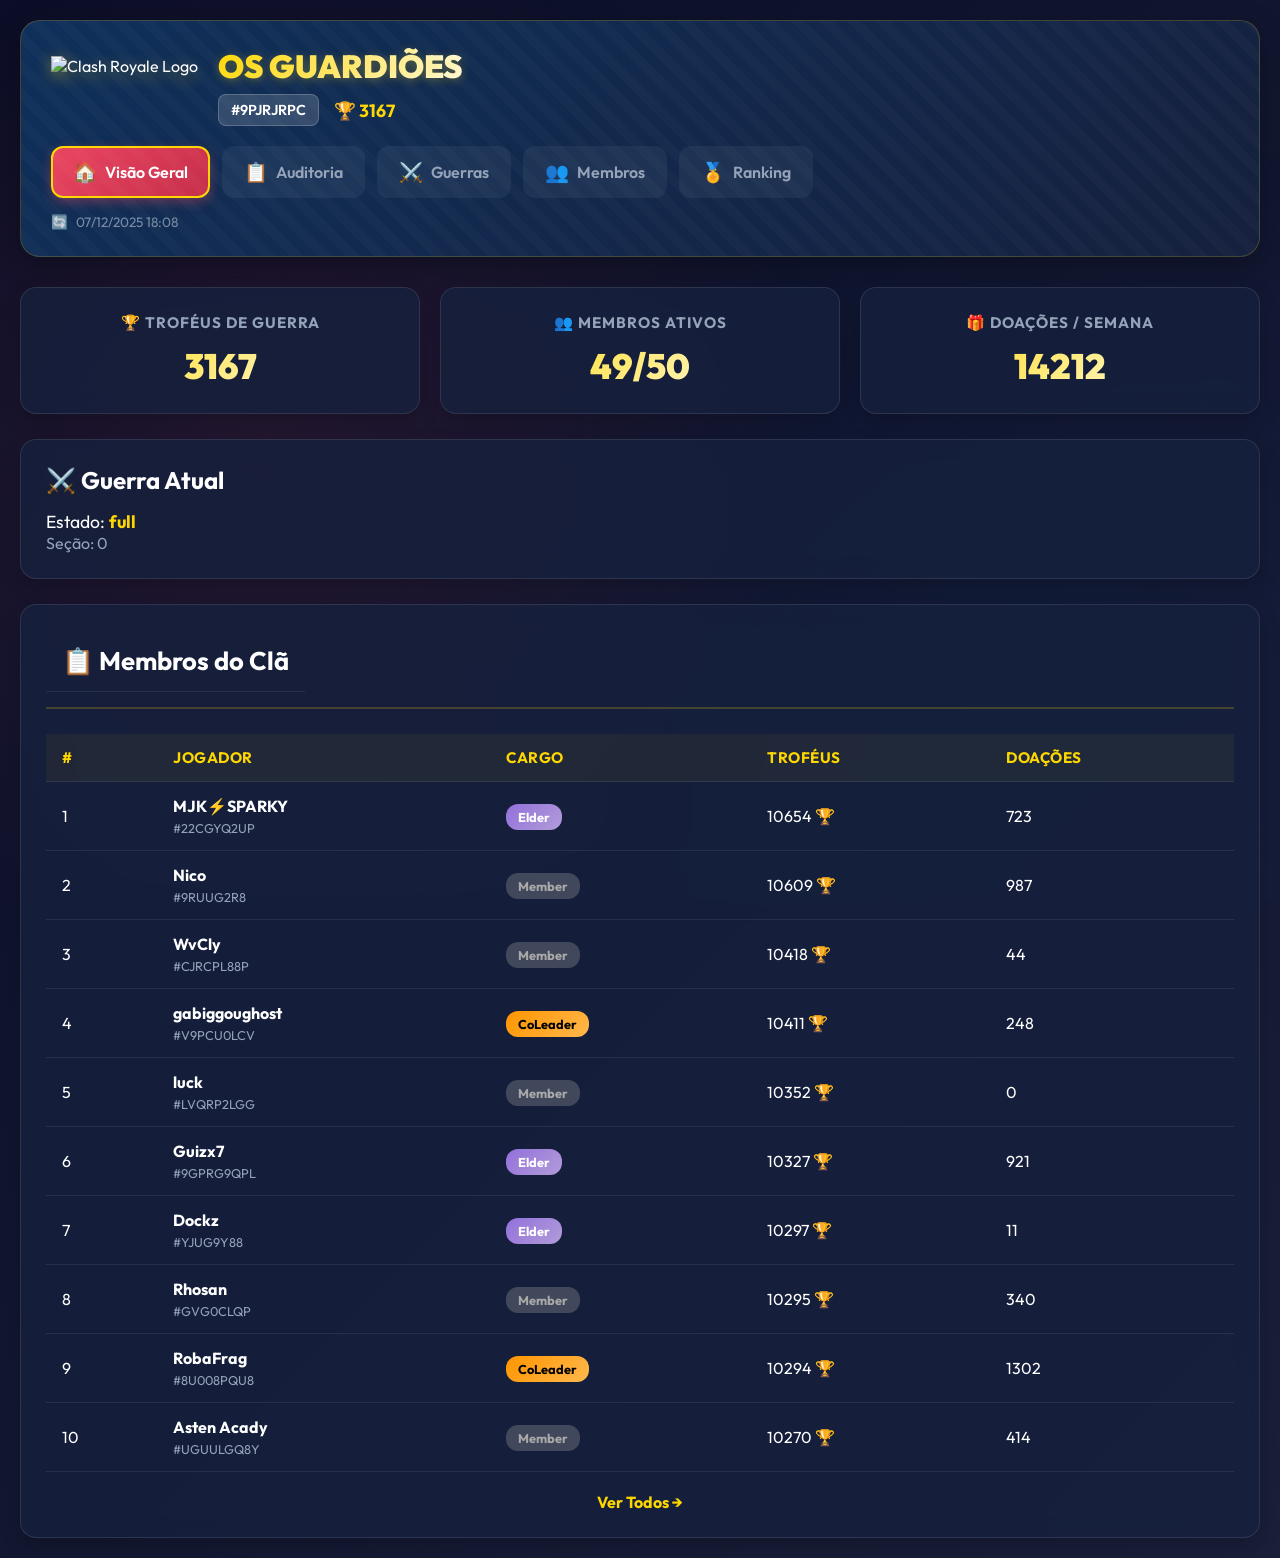
==== commit 9378225e: "Update" ====
--- a/index.html
+++ b/index.html
@@ -52,7 +52,7 @@
     </nav>
     <div class="update-info">
         <span class="update-icon">🔄</span>
-        <span class="update-text">07/12/2025 18:04</span>
+        <span class="update-text">07/12/2025 18:08</span>
     </div>
 </header>
 
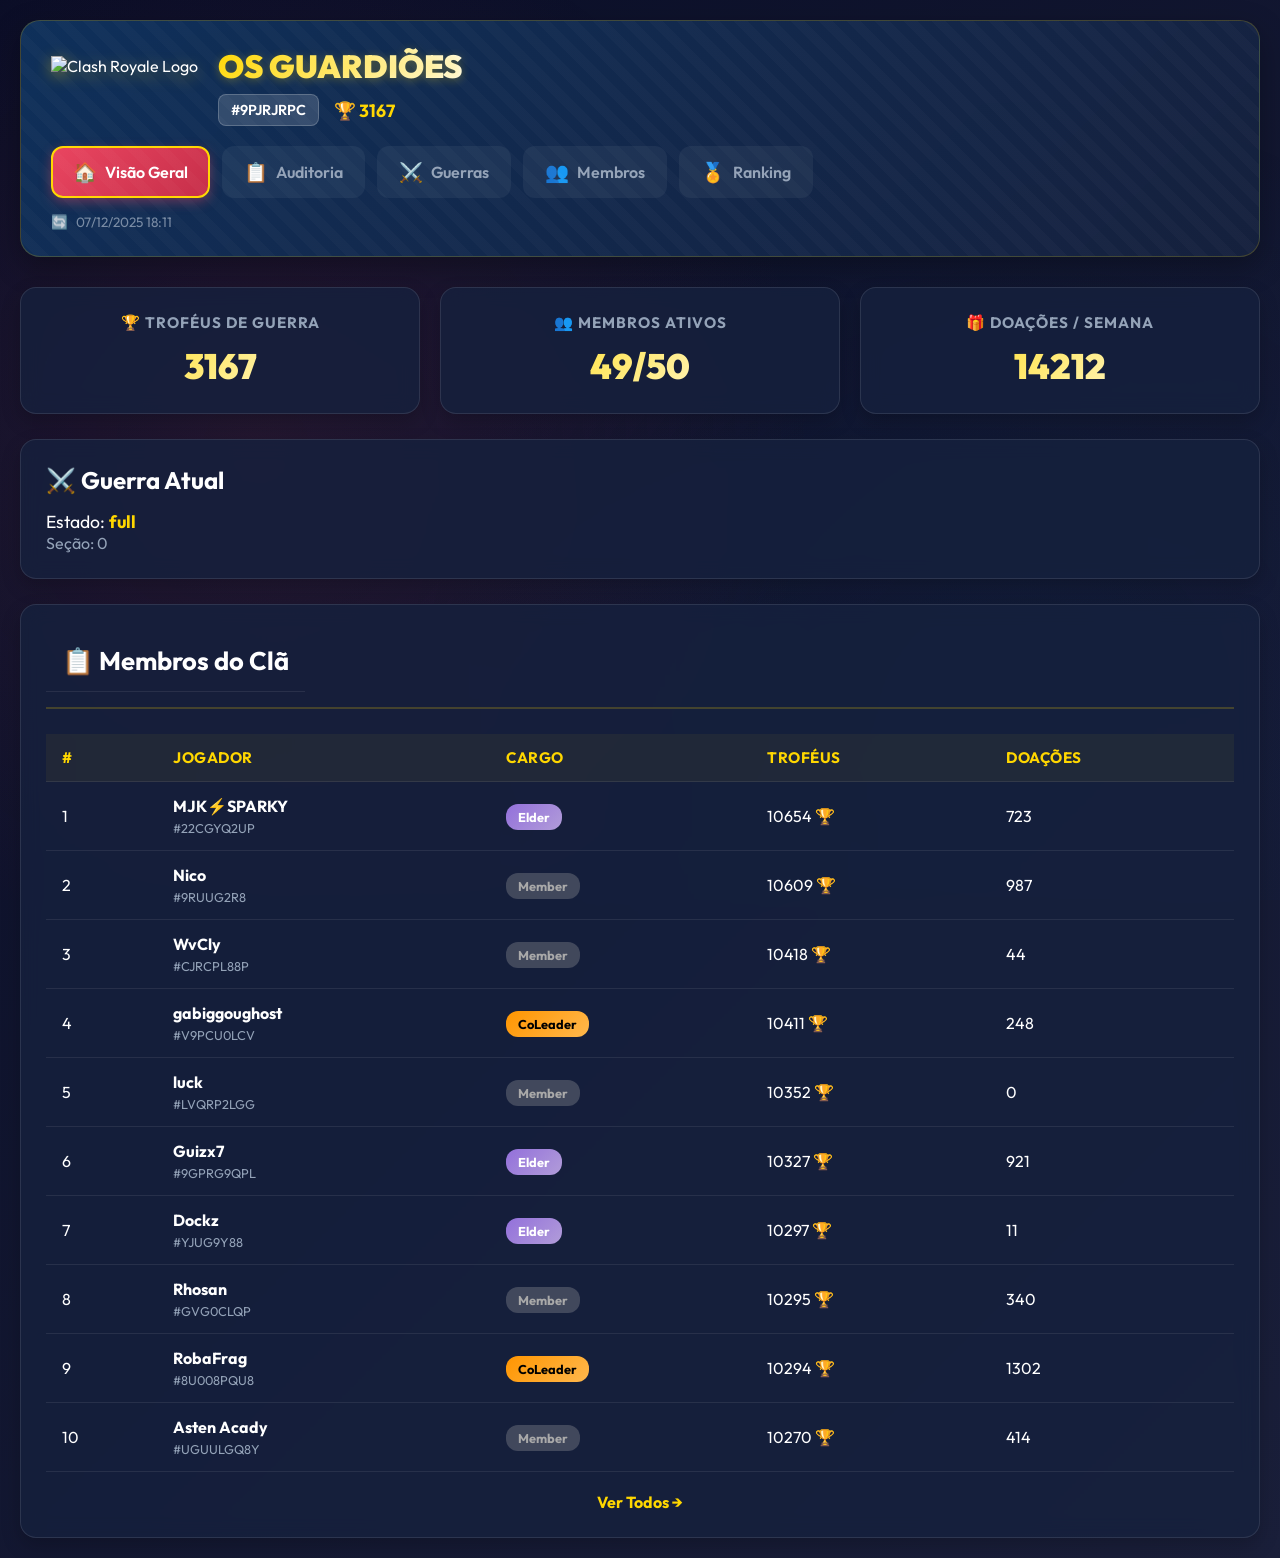
==== commit 9dd32bfc: "Update dashboard data" ====
--- a/index.html
+++ b/index.html
@@ -52,7 +52,7 @@
     </nav>
     <div class="update-info">
         <span class="update-icon">🔄</span>
-        <span class="update-text">07/12/2025 18:08</span>
+        <span class="update-text">07/12/2025 18:11</span>
     </div>
 </header>
 
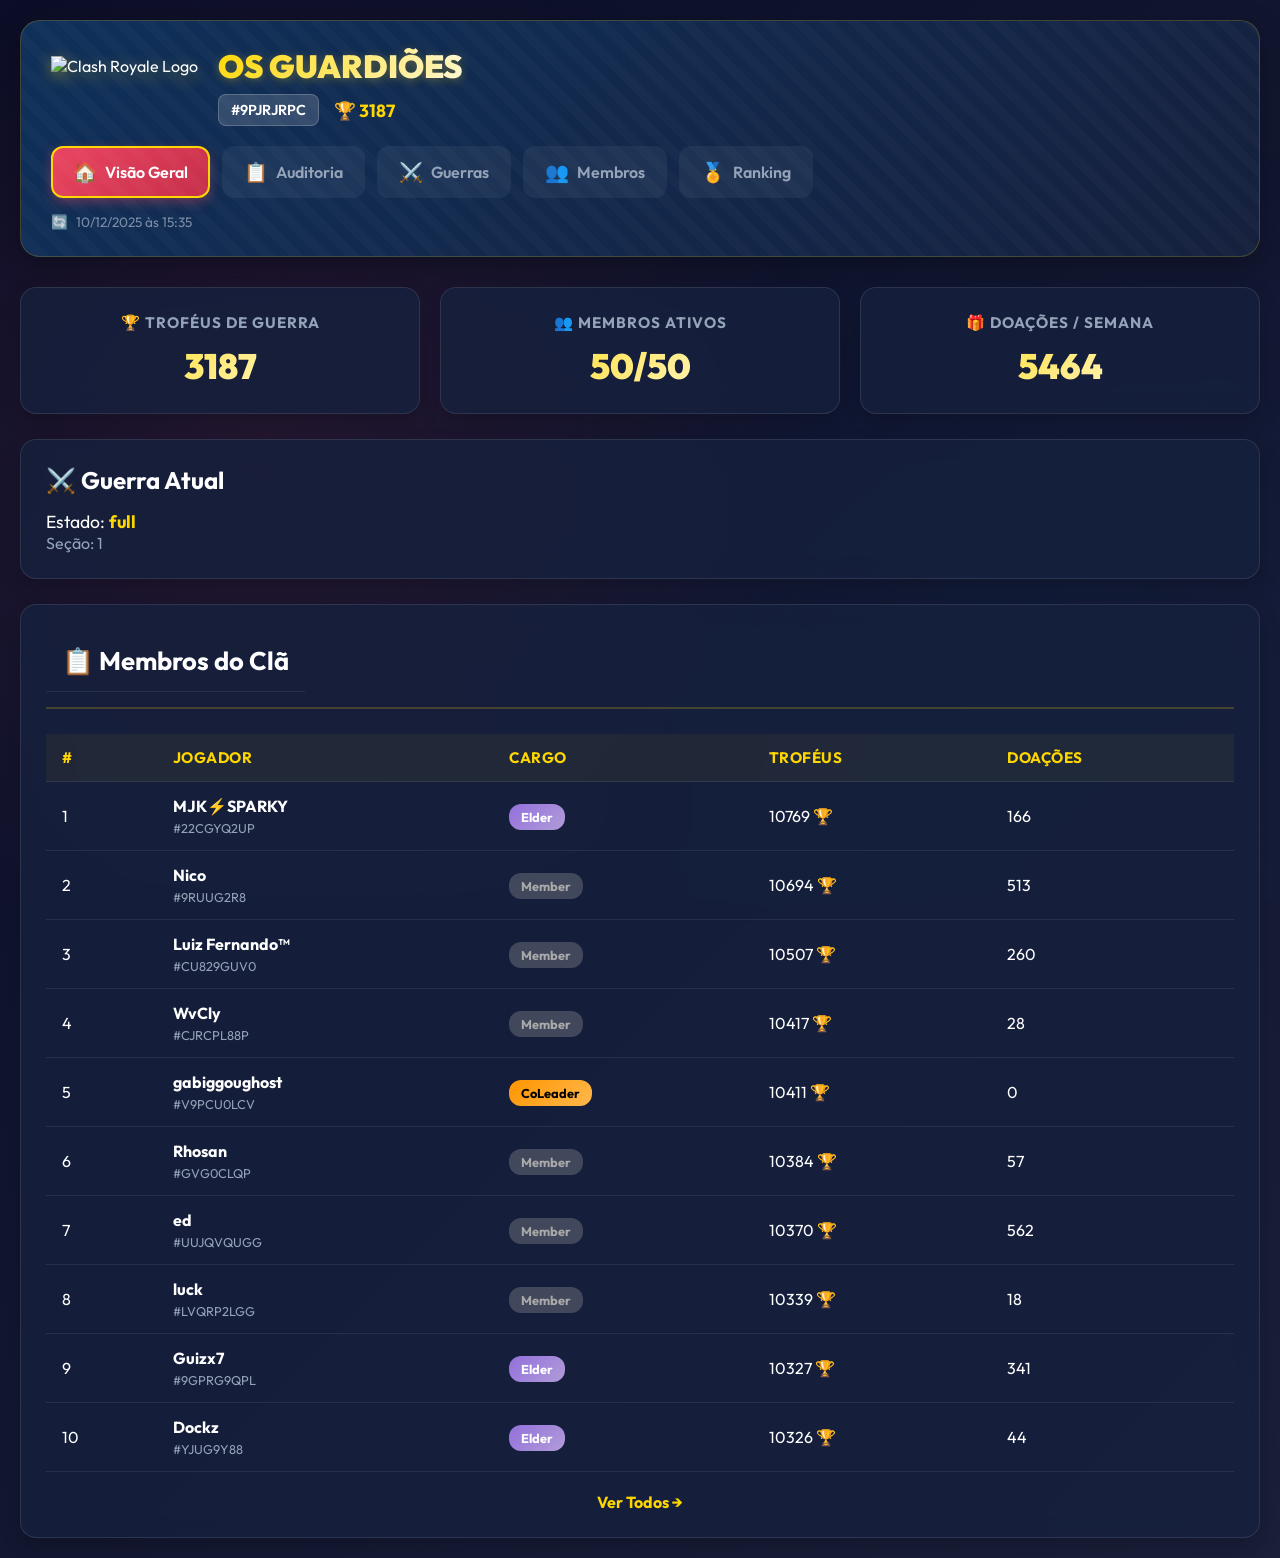
==== commit feba8826: "Feat: Architecture Split - Deep Data Fetching & Offline Generation" ====
--- a/index.html
+++ b/index.html
@@ -24,7 +24,7 @@
             <h1 class="clan-name">OS GUARDIÕES</h1>
             <div class="clan-meta">
                 <span class="clan-tag">#9PJRJRPC</span>
-                <span class="clan-trophies">🏆 3167</span>
+                <span class="clan-trophies">🏆 3187</span>
             </div>
         </div>
     </div>
@@ -52,7 +52,7 @@
     </nav>
     <div class="update-info">
         <span class="update-icon">🔄</span>
-        <span class="update-text">07/12/2025 18:11</span>
+        <span class="update-text">10/12/2025 às 15:35</span>
     </div>
 </header>
 
@@ -60,15 +60,15 @@
             <section class="stats-cards">
                 <div class="card">
                     <h3>🏆 Troféus de Guerra</h3>
-                    <div class="value">3167</div>
+                    <div class="value">3187</div>
                 </div>
                 <div class="card">
                     <h3>👥 Membros Ativos</h3>
-                    <div class="value">49/50</div>
+                    <div class="value">50/50</div>
                 </div>
                 <div class="card">
                     <h3>🎁 Doações / Semana</h3>
-                    <div class="value">14212</div>
+                    <div class="value">5464</div>
                 </div>
             </section>
 
@@ -78,7 +78,7 @@
                 <div class="war-details" style="margin-top: 15px;">
                     <p style="font-size: 1.1rem;">Estado: <strong style="color: var(--gold);">full</strong>
                     </p>
-                    <p style="color: var(--text-muted);">Seção: 0</p>
+                    <p style="color: var(--text-muted);">Seção: 1</p>
                 </div>
             </section>
             
@@ -110,8 +110,8 @@
                                     </div>
                                 </td>
                                 <td><span class="role-badge elder">elder</span></td>
-                                <td>10654 🏆</td>
-                                <td>723</td>
+                                <td>10769 🏆</td>
+                                <td>166</td>
                             </tr>
                             
                             <tr>
@@ -123,12 +123,25 @@
                                     </div>
                                 </td>
                                 <td><span class="role-badge member">member</span></td>
-                                <td>10609 🏆</td>
-                                <td>987</td>
+                                <td>10694 🏆</td>
+                                <td>513</td>
                             </tr>
                             
                             <tr>
                                 <td>3</td>
+                                <td>
+                                    <div class="member-name">
+                                        <strong>Luiz Fernando™</strong>
+                                        <span class="member-tag">#CU829GUV0</span>
+                                    </div>
+                                </td>
+                                <td><span class="role-badge member">member</span></td>
+                                <td>10507 🏆</td>
+                                <td>260</td>
+                            </tr>
+                            
+                            <tr>
+                                <td>4</td>
                                 <td>
                                     <div class="member-name">
                                         <strong>WvCly</strong>
@@ -136,12 +149,12 @@
                                     </div>
                                 </td>
                                 <td><span class="role-badge member">member</span></td>
-                                <td>10418 🏆</td>
-                                <td>44</td>
-                            </tr>
-                            
-                            <tr>
-                                <td>4</td>
+                                <td>10417 🏆</td>
+                                <td>28</td>
+                            </tr>
+                            
+                            <tr>
+                                <td>5</td>
                                 <td>
                                     <div class="member-name">
                                         <strong>gabiggoughost</strong>
@@ -150,11 +163,37 @@
                                 </td>
                                 <td><span class="role-badge coLeader">coLeader</span></td>
                                 <td>10411 🏆</td>
-                                <td>248</td>
-                            </tr>
-                            
-                            <tr>
-                                <td>5</td>
+                                <td>0</td>
+                            </tr>
+                            
+                            <tr>
+                                <td>6</td>
+                                <td>
+                                    <div class="member-name">
+                                        <strong>Rhosan</strong>
+                                        <span class="member-tag">#GVG0CLQP</span>
+                                    </div>
+                                </td>
+                                <td><span class="role-badge member">member</span></td>
+                                <td>10384 🏆</td>
+                                <td>57</td>
+                            </tr>
+                            
+                            <tr>
+                                <td>7</td>
+                                <td>
+                                    <div class="member-name">
+                                        <strong>ed</strong>
+                                        <span class="member-tag">#UUJQVQUGG</span>
+                                    </div>
+                                </td>
+                                <td><span class="role-badge member">member</span></td>
+                                <td>10370 🏆</td>
+                                <td>562</td>
+                            </tr>
+                            
+                            <tr>
+                                <td>8</td>
                                 <td>
                                     <div class="member-name">
                                         <strong>luck</strong>
@@ -162,12 +201,12 @@
                                     </div>
                                 </td>
                                 <td><span class="role-badge member">member</span></td>
-                                <td>10352 🏆</td>
-                                <td>0</td>
-                            </tr>
-                            
-                            <tr>
-                                <td>6</td>
+                                <td>10339 🏆</td>
+                                <td>18</td>
+                            </tr>
+                            
+                            <tr>
+                                <td>9</td>
                                 <td>
                                     <div class="member-name">
                                         <strong>Guizx7</strong>
@@ -176,11 +215,11 @@
                                 </td>
                                 <td><span class="role-badge elder">elder</span></td>
                                 <td>10327 🏆</td>
-                                <td>921</td>
-                            </tr>
-                            
-                            <tr>
-                                <td>7</td>
+                                <td>341</td>
+                            </tr>
+                            
+                            <tr>
+                                <td>10</td>
                                 <td>
                                     <div class="member-name">
                                         <strong>Dockz</strong>
@@ -188,47 +227,8 @@
                                     </div>
                                 </td>
                                 <td><span class="role-badge elder">elder</span></td>
-                                <td>10297 🏆</td>
-                                <td>11</td>
-                            </tr>
-                            
-                            <tr>
-                                <td>8</td>
-                                <td>
-                                    <div class="member-name">
-                                        <strong>Rhosan</strong>
-                                        <span class="member-tag">#GVG0CLQP</span>
-                                    </div>
-                                </td>
-                                <td><span class="role-badge member">member</span></td>
-                                <td>10295 🏆</td>
-                                <td>340</td>
-                            </tr>
-                            
-                            <tr>
-                                <td>9</td>
-                                <td>
-                                    <div class="member-name">
-                                        <strong>RobaFrag</strong>
-                                        <span class="member-tag">#8U008PQU8</span>
-                                    </div>
-                                </td>
-                                <td><span class="role-badge coLeader">coLeader</span></td>
-                                <td>10294 🏆</td>
-                                <td>1302</td>
-                            </tr>
-                            
-                            <tr>
-                                <td>10</td>
-                                <td>
-                                    <div class="member-name">
-                                        <strong>Asten Acady</strong>
-                                        <span class="member-tag">#UGUULGQ8Y</span>
-                                    </div>
-                                </td>
-                                <td><span class="role-badge member">member</span></td>
-                                <td>10270 🏆</td>
-                                <td>414</td>
+                                <td>10326 🏆</td>
+                                <td>44</td>
                             </tr>
                             
                             
